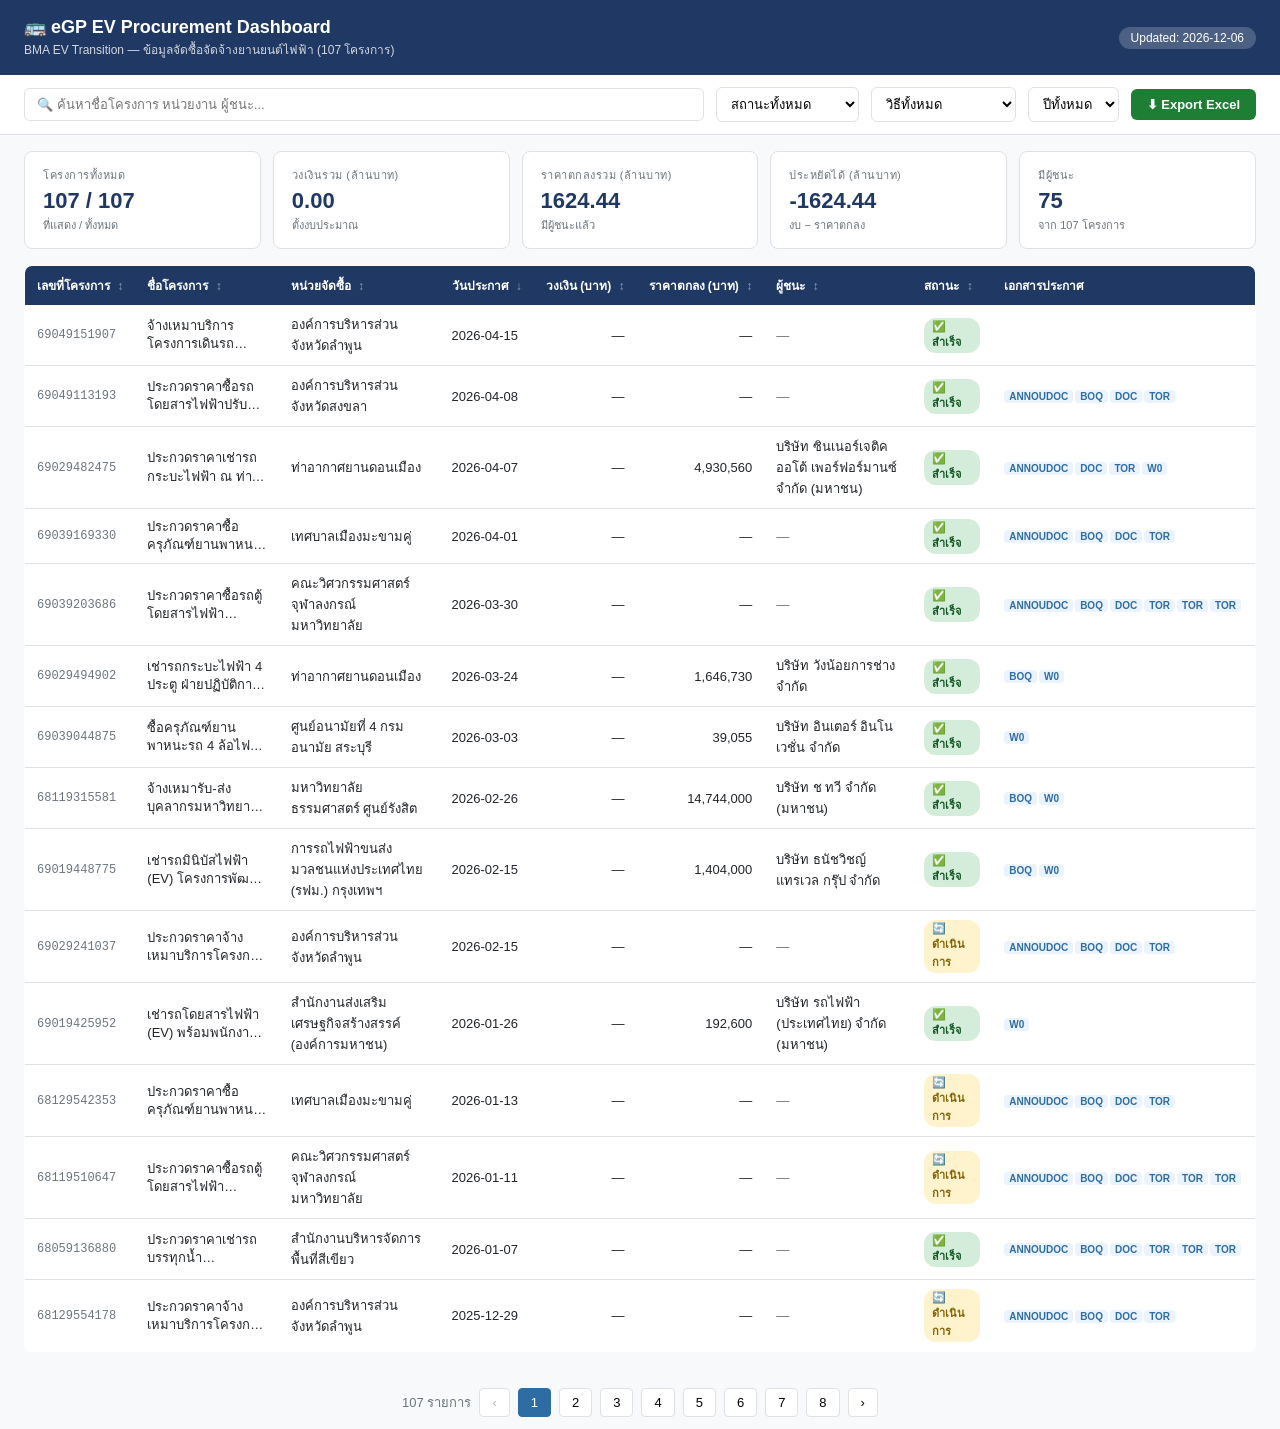
==== index.html @ b9244a59 "Deploy egp EV procurement dashboard" ====
<!DOCTYPE html>
<html lang="th">
<head>
  <meta charset="UTF-8" />
  <meta name="viewport" content="width=device-width, initial-scale=1.0" />
  <title>eGP EV Procurement Dashboard</title>
  <script type="module" crossorigin src="/assets/index-CYUXJfsZ.js"></script>
  <link rel="stylesheet" crossorigin href="/assets/index-CvAJaGBK.css">
</head>
<body>
  <div id="root"></div>
</body>
</html>
---- assets/index-CvAJaGBK.css ----
:root{--navy: #1F3864;--blue: #2E6DA4;--lightblue: #EBF3FF;--green: #1E7E34;--orange: #E07B00;--red: #C82333;--gray: #6C757D;--border: #DEE2E6;--bg: #F8F9FA}*{box-sizing:border-box;margin:0;padding:0;font-family:Segoe UI,Arial,sans-serif}body{background:var(--bg);color:#212529}header{background:var(--navy);color:#fff;padding:16px 24px;display:flex;align-items:center;gap:16px}header h1{font-size:18px;font-weight:700}header p{font-size:12px;opacity:.8;margin-top:2px}.badge{background:#fff3;border-radius:20px;padding:4px 12px;font-size:12px;margin-left:auto}.toolbar{background:#fff;border-bottom:1px solid var(--border);padding:12px 24px;display:flex;gap:12px;align-items:center;flex-wrap:wrap}input[type=search]{flex:1;min-width:200px;padding:8px 12px;border:1px solid var(--border);border-radius:6px;font-size:13px}select{padding:8px 10px;border:1px solid var(--border);border-radius:6px;font-size:13px;background:#fff;cursor:pointer}.btn{padding:8px 16px;border:none;border-radius:6px;font-size:13px;cursor:pointer;font-weight:600}.btn-primary{background:var(--blue);color:#fff}.btn-success{background:var(--green);color:#fff}.btn-primary:hover{background:#235a8a}.btn-success:hover{background:#165c27}.stats{display:flex;gap:12px;padding:16px 24px;flex-wrap:wrap}.stat-card{background:#fff;border:1px solid var(--border);border-radius:8px;padding:14px 18px;flex:1;min-width:160px}.stat-card .label{font-size:11px;color:var(--gray);text-transform:uppercase;letter-spacing:.5px}.stat-card .value{font-size:22px;font-weight:700;color:var(--navy);margin-top:4px}.stat-card .sub{font-size:11px;color:var(--gray);margin-top:2px}.table-wrap{padding:0 24px 24px;overflow-x:auto}table{width:100%;border-collapse:collapse;background:#fff;border:1px solid var(--border);border-radius:8px;overflow:hidden;font-size:13px}thead tr{background:var(--navy);color:#fff}th{padding:10px 12px;text-align:left;font-weight:600;font-size:12px;white-space:nowrap;cursor:pointer;-webkit-user-select:none;user-select:none}th:hover{background:#2a4a7a}th .sort-icon{opacity:.5;margin-left:4px}tbody tr{border-bottom:1px solid var(--border);transition:background .15s}tbody tr:hover{background:var(--lightblue);cursor:pointer}tbody tr.expanded{background:#e8f0fe}td{padding:9px 12px;vertical-align:middle}td.pid{font-family:monospace;font-size:12px;color:var(--gray)}td.name{max-width:320px}td.name span{display:-webkit-box;-webkit-line-clamp:2;-webkit-box-orient:vertical;overflow:hidden;line-height:1.4}.money{text-align:right;font-variant-numeric:tabular-nums}.chip{display:inline-block;padding:2px 8px;border-radius:12px;font-size:11px;font-weight:600}.chip-A{background:#d4edda;color:#155724}.chip-R{background:#fff3cd;color:#856404}.chip-S{background:#d1ecf1;color:#0c5460}.detail-row td{padding:0;background:#f0f4ff}.detail-panel{padding:16px 20px;border-top:2px solid var(--blue)}.detail-grid{display:grid;grid-template-columns:repeat(auto-fit,minmax(280px,1fr));gap:16px}.detail-section{background:#fff;border:1px solid var(--border);border-radius:8px;padding:14px}.detail-section h4{font-size:12px;font-weight:700;color:var(--navy);border-bottom:1px solid var(--border);padding-bottom:6px;margin-bottom:10px;text-transform:uppercase;letter-spacing:.5px}.kv{display:flex;justify-content:space-between;gap:8px;padding:4px 0;font-size:12px;border-bottom:1px solid #f0f0f0}.kv:last-child{border-bottom:none}.kv .k{color:var(--gray);flex:0 0 120px}.kv .v{font-weight:600;text-align:right;word-break:break-word}.bidder-table{width:100%;font-size:12px;border-collapse:collapse}.bidder-table th{background:var(--lightblue);padding:5px 8px;text-align:left;font-weight:600}.bidder-table td{padding:5px 8px;border-top:1px solid var(--border)}.bidder-table tr.winner td{background:#e8f5e9;font-weight:600}.doc-list{list-style:none}.doc-list li{padding:5px 0;border-bottom:1px solid #f0f0f0;font-size:12px;display:flex;gap:8px;align-items:flex-start}.doc-list li:last-child{border-bottom:none}.doc-link{color:var(--blue);text-decoration:none;word-break:break-all}.doc-link:hover{text-decoration:underline}.doc-type{background:var(--lightblue);color:var(--blue);border-radius:4px;padding:1px 6px;font-weight:700;font-size:11px;flex-shrink:0}.doc-type-name{color:var(--gray);font-size:11px;flex-shrink:0}.doc-badges{white-space:nowrap}.doc-badge{display:inline-block;background:var(--lightblue);color:var(--blue);border-radius:4px;padding:1px 5px;font-weight:700;font-size:10px;text-decoration:none;margin:1px 2px 1px 0}.doc-badge:hover{background:var(--blue);color:#fff}.no-data{color:var(--gray);font-style:italic;font-size:12px}.pagination{display:flex;justify-content:center;align-items:center;gap:8px;padding:12px 24px}.pg-btn{padding:6px 12px;border:1px solid var(--border);border-radius:4px;background:#fff;cursor:pointer;font-size:13px}.pg-btn:hover{background:var(--lightblue)}.pg-btn.active{background:var(--blue);color:#fff;border-color:var(--blue)}.pg-info{font-size:13px;color:var(--gray)}
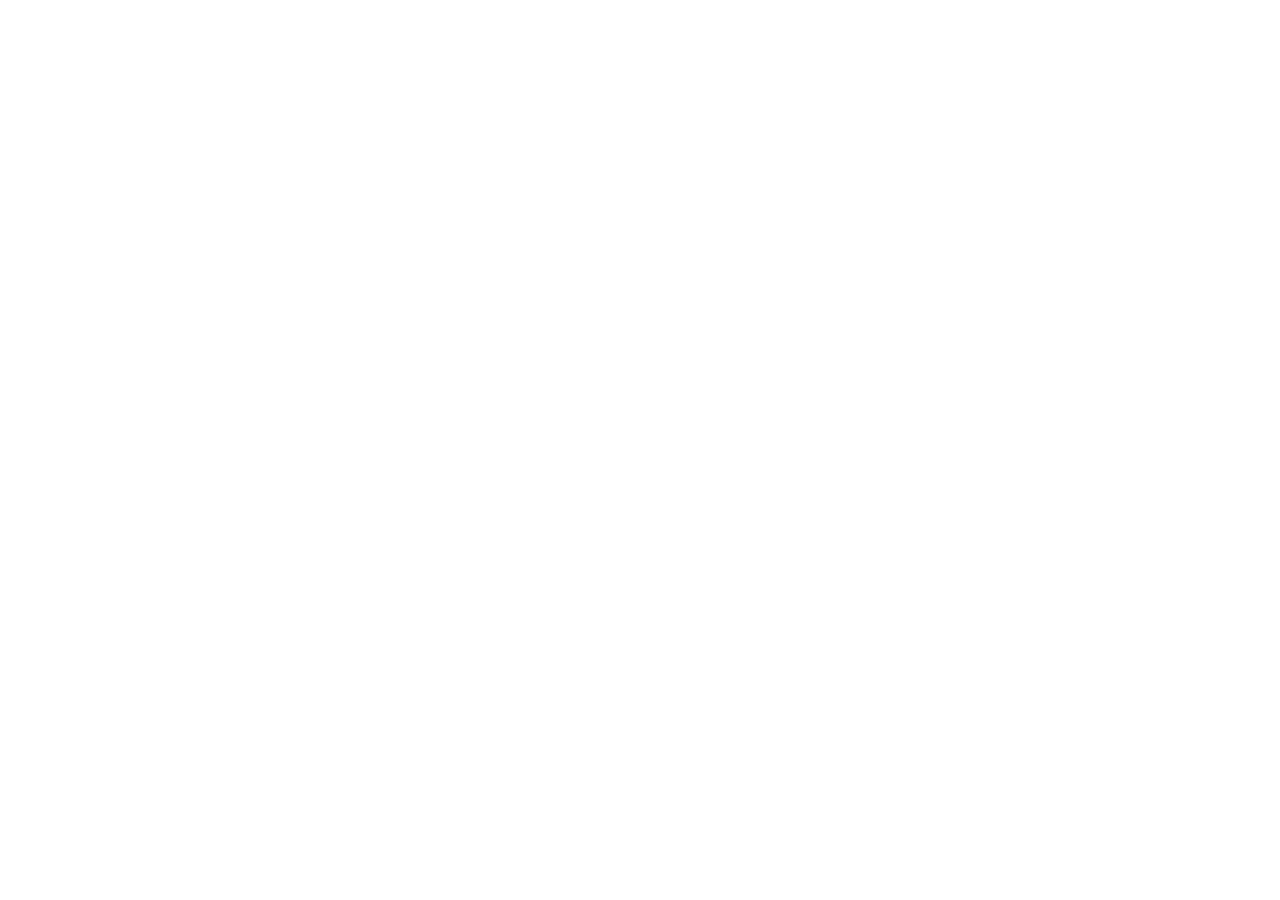
==== commit c517df79: "Fix base path for GitHub Pages deployment" ====
--- a/index.html
+++ b/index.html
@@ -4,8 +4,8 @@
   <meta charset="UTF-8" />
   <meta name="viewport" content="width=device-width, initial-scale=1.0" />
   <title>eGP EV Procurement Dashboard</title>
-  <script type="module" crossorigin src="/assets/index-CYUXJfsZ.js"></script>
-  <link rel="stylesheet" crossorigin href="/assets/index-CvAJaGBK.css">
+  <script type="module" crossorigin src="/egp_ev_procurement/assets/index-jBXotAb2.js"></script>
+  <link rel="stylesheet" crossorigin href="/egp_ev_procurement/assets/index-CvAJaGBK.css">
 </head>
 <body>
   <div id="root"></div>
